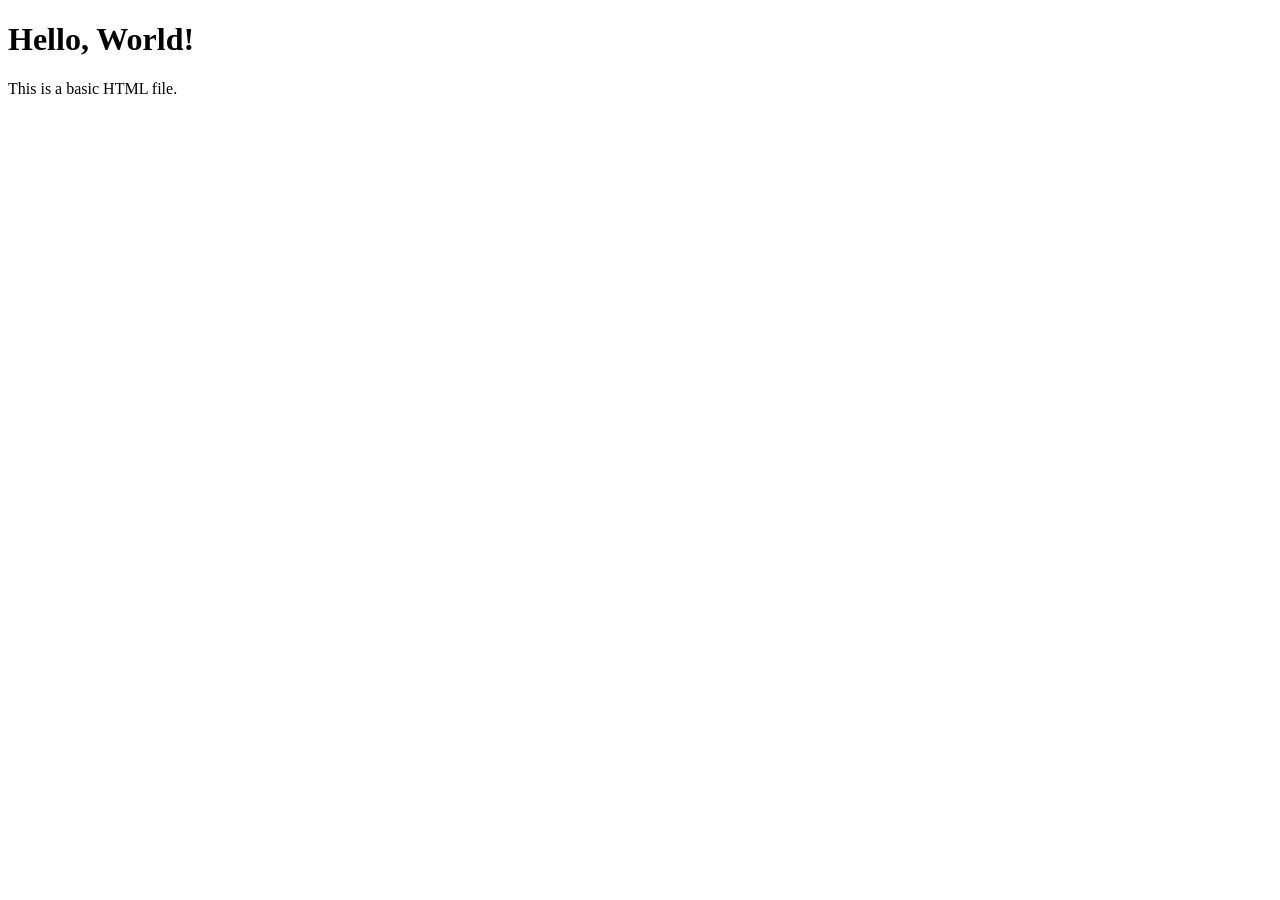
==== liamis.dev/index.html @ 488e4cbb "making up to date to appease git" ====
<!DOCTYPE html>
<html lang="en">
<head>
    <meta charset="UTF-8">
    <meta name="viewport" content="width=device-width, initial-scale=1.0">
    <title>My First Web Page</title>
</head>
<body>

    <h1>Hello, World!</h1>
    <p>This is a basic HTML file.</p>

</body>
</html>
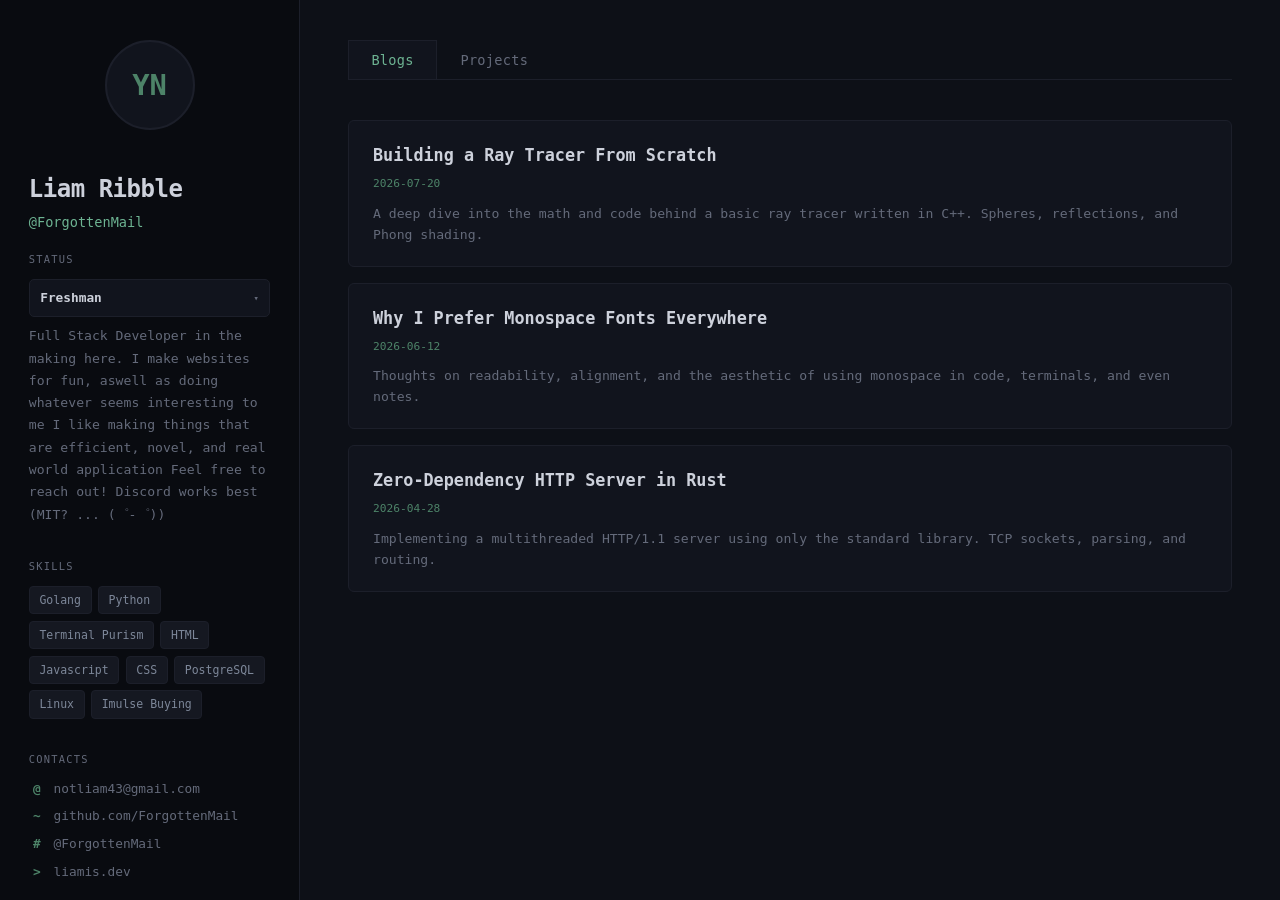
==== commit ac31fff2: "I made it pretty and personalized it a bit" ====
--- a/liamis.dev/index.html
+++ b/liamis.dev/index.html
@@ -3,13 +3,104 @@
 <head>
     <meta charset="UTF-8">
     <meta name="viewport" content="width=device-width, initial-scale=1.0">
-    <title>My First Web Page</title>
+    <title>liam / liamis</title>
+    <link rel="stylesheet" href="css/style.css">
 </head>
 <body>
 
-    <h1>Hello, World!</h1>
-    <p>This is a basic HTML file.</p>
+    <!-- ── Sidebar ── -->
+    <aside class="sidebar">
+
+        <!-- Profile Picture -->
+        <div class="avatar-wrap">
+            <div class="avatar">
+                <span>YN</span>
+            </div>
+        </div>
+
+        <div class="sidebar-section">
+            <div class="name">Liam Ribble</div>
+            <div class="handle">@ForgottenMail</div>
+        
+            <div class="sidebar-section">
+                <span class="sidebar-label">Status</span>
+                <div class="status-dropdown">
+                    <div class="status-dropdown-header">
+                        <span class="status-dropdown-title">Freshman</span>
+                        <span class="status-dropdown-chevron">&#9662;</span>
+                    </div>
+                    <div class="status-dropdown-body">
+                        <div class="status-line">"<REDACTED>" Highschool</div>
+                        <div class="status-line status-year">2026-2030</div>
+                    </div>
+                </div>
+            </div>
+
+            <p class="bio">
+                Full Stack Developer in the making here. 
+                I make websites for fun, aswell as doing whatever seems interesting to me
+                I like making things that are efficient, novel, and real world application
+                Feel free to reach out! Discord works best (MIT? ... (゜-゜))
+            </p>
+        </div>
+
+        <!-- Education / Status -->
+
+        <div class="sidebar-section">
+            <span class="sidebar-label">Skills</span>
+            <div class="skill-tags">
+                <span class="skill-tag">Golang</span>
+                <span class="skill-tag">Python</span>
+                <span class="skill-tag">Terminal Purism</span>
+                <span class="skill-tag">HTML</span>
+                <span class="skill-tag">Javascript</span>
+                <span class="skill-tag">CSS</span>
+                <span class="skill-tag">PostgreSQL</span>
+                <span class="skill-tag">Linux</span>
+                <span class="skill-tag">Imulse Buying</span>
+            </div>
+        </div>
+
+        <div class="sidebar-section">
+            <span class="sidebar-label">Contacts</span>
+            <div class="contact-list">
+                <a href="mailto:notliam43@gmail.com" class="contact-item">
+                    <span class="contact-icon">@</span> notliam43@gmail.com
+                </a>
+                <a href="https://github.com/ForgottenMail" class="contact-item">
+                    <span class="contact-icon">~</span> github.com/ForgottenMail
+                </a>
+                <a href="https://discord.com/users/989271986901508126" class="contact-item">
+                    <span class="contact-icon">#</span> @ForgottenMail
+                </a>
+                <a href="https://liamis.dev" class="contact-item">
+                    <span class="contact-icon">&gt;</span> liamis.dev
+                </a>
+            </div>
+        </div>
+    </aside>
+
+    <!-- ── Main Content ── -->
+    <main class="main">
+        <nav class="tabs">
+            <button class="tab active" data-tab="blogs">Blogs</button>
+            <button class="tab" data-tab="projects">Projects</button>
+        </nav>
+
+        <!-- Blogs Tab -->
+        <section class="tab-content active" id="blogs">
+            <div class="blog-grid"></div>
+        </section>
+
+        <!-- Projects Tab -->
+        <section class="tab-content" id="projects">
+            <div class="project-grid"></div>
+        </section>
+    </main>
+
+    <script src="blogs/data.js"></script>
+    <script src="projects/data.js"></script>
+    <script src="js/main.js"></script>
 
 </body>
 </html>
-
--- a/liamis.dev/css/style.css
+++ b/liamis.dev/css/style.css
@@ -0,0 +1,420 @@
+:root {
+    --bg: #0d1017;
+    --sidebar-bg: #090b10;
+    --card-bg: #11141d;
+    --border: #1c1f2a;
+    --text: #b4b9c6;
+    --text-muted: #646a7a;
+    --accent: #6db392;
+    --accent-dim: #4d8368;
+    --tag-bg: #151821;
+    --tag-text: #7d8799;
+    --hover-bg: #151823;
+    --green-hover: #8dd4ac;
+    --heading: #cdd1db;
+}
+
+* {
+    margin: 0;
+    padding: 0;
+    box-sizing: border-box;
+}
+
+body {
+    font-family: 'JetBrains Mono', 'Fira Code', 'Cascadia Code', 'SF Mono', 'Consolas', monospace;
+    background: var(--bg);
+    color: var(--text);
+    display: flex;
+    min-height: 100vh;
+    line-height: 1.6;
+}
+
+/* ── Sidebar ── */
+.sidebar {
+    width: 300px;
+    min-width: 300px;
+    background: var(--sidebar-bg);
+    border-right: 1px solid var(--border);
+    padding: 2.5rem 1.8rem;
+    display: flex;
+    flex-direction: column;
+    gap: 2rem;
+    position: fixed;
+    top: 0;
+    left: 0;
+    height: 100vh;
+    overflow-y: auto;
+    z-index: 10;
+}
+
+/* ── Avatar ── */
+.avatar-wrap {
+    display: flex;
+    justify-content: center;
+    margin-bottom: 0.5rem;
+}
+
+.avatar {
+    width: 90px;
+    height: 90px;
+    border-radius: 50%;
+    background: var(--card-bg);
+    border: 2px solid var(--border);
+    display: flex;
+    align-items: center;
+    justify-content: center;
+    font-size: 1.8rem;
+    font-weight: 700;
+    color: var(--accent-dim);
+    transition: border-color 0.2s ease, color 0.2s ease;
+    overflow: hidden;
+}
+
+.avatar:hover {
+    border-color: var(--accent);
+    color: var(--accent);
+}
+
+.avatar img {
+    width: 100%;
+    height: 100%;
+    object-fit: cover;
+}
+
+.sidebar-section {
+    display: flex;
+    flex-direction: column;
+    gap: 0.5rem;
+}
+
+.sidebar-label {
+    font-size: 0.65rem;
+    text-transform: uppercase;
+    letter-spacing: 0.12em;
+    color: var(--text-muted);
+    margin-bottom: 0.2rem;
+}
+
+.name {
+    font-size: 1.5rem;
+    font-weight: 700;
+    color: var(--heading);
+    letter-spacing: -0.02em;
+}
+
+.handle {
+    font-size: 0.85rem;
+    color: var(--accent);
+    margin-top: -0.3rem;
+    margin-bottom: 0.6rem;
+}
+
+.bio {
+    font-size: 0.82rem;
+    color: var(--text-muted);
+    line-height: 1.7;
+}
+
+.skill-tags {
+    display: flex;
+    flex-wrap: wrap;
+    gap: 0.4rem;
+}
+
+.skill-tag {
+    background: var(--tag-bg);
+    color: var(--tag-text);
+    padding: 0.25rem 0.6rem;
+    border-radius: 4px;
+    font-size: 0.72rem;
+    border: 1px solid var(--border);
+    transition: all 0.15s ease;
+}
+
+.skill-tag:hover {
+    border-color: var(--accent);
+    color: var(--green-hover);
+}
+
+.contact-list {
+    display: flex;
+    flex-direction: column;
+    gap: 0.45rem;
+}
+
+.contact-item {
+    display: flex;
+    align-items: center;
+    gap: 0.55rem;
+    font-size: 0.8rem;
+    color: var(--text-muted);
+    text-decoration: none;
+    transition: color 0.15s ease;
+}
+
+.contact-item:hover {
+    color: var(--green-hover);
+}
+
+.contact-icon {
+    width: 16px;
+    text-align: center;
+    color: var(--accent-dim);
+    font-size: 0.8rem;
+    font-weight: bold;
+}
+
+/* ── Status Dropdown ── */
+.status-dropdown {
+    border: 1px solid var(--border);
+    border-radius: 5px;
+    background: var(--card-bg);
+    overflow: hidden;
+    cursor: pointer;
+    transition: border-color 0.15s ease;
+}
+
+.status-dropdown:hover {
+    border-color: var(--accent-dim);
+}
+
+.status-dropdown-header {
+    display: flex;
+    justify-content: space-between;
+    align-items: center;
+    padding: 0.5rem 0.65rem;
+    border-bottom: 1px solid var(--border);
+}
+
+.status-dropdown-title {
+    font-size: 0.8rem;
+    color: var(--heading);
+    font-weight: 600;
+}
+
+.status-dropdown-chevron {
+    font-size: 0.55rem;
+    color: var(--text-muted);
+    transition: transform 0.2s ease;
+}
+
+.status-dropdown.open .status-dropdown-chevron {
+    transform: rotate(180deg);
+}
+
+.status-dropdown-body {
+    padding: 0.45rem 0.65rem;
+    display: none;
+    flex-direction: column;
+    gap: 0.15rem;
+}
+
+.status-dropdown.open .status-dropdown-body {
+    display: flex;
+}
+
+.status-dropdown.open .status-dropdown-header {
+    border-bottom: 1px solid var(--border);
+}
+
+.status-dropdown:not(.open) .status-dropdown-header {
+    border-bottom: none;
+}
+
+.status-line {
+    font-size: 0.72rem;
+    color: var(--text-muted);
+}
+
+.status-year {
+    color: var(--accent-dim);
+    font-size: 0.68rem;
+}
+
+/* ── Main Area ── */
+.main {
+    margin-left: 300px;
+    flex: 1;
+    padding: 2.5rem 3rem;
+    min-height: 100vh;
+}
+
+.tabs {
+    display: flex;
+    gap: 0;
+    margin-bottom: 2.5rem;
+    border-bottom: 1px solid var(--border);
+}
+
+.tab {
+    padding: 0.7rem 1.4rem;
+    font-size: 0.85rem;
+    color: var(--text-muted);
+    cursor: pointer;
+    border: 1px solid transparent;
+    border-bottom: none;
+    transition: all 0.15s ease;
+    background: none;
+    font-family: inherit;
+    letter-spacing: 0.02em;
+}
+
+.tab:hover {
+    color: var(--green-hover);
+}
+
+.tab.active {
+    color: var(--accent);
+    border-color: var(--border);
+    background: var(--card-bg);
+}
+
+.tab-content {
+    display: none;
+}
+
+.tab-content.active {
+    display: block;
+}
+
+/* ── Blog Cards ── */
+.blog-grid {
+    display: flex;
+    flex-direction: column;
+    gap: 1rem;
+}
+
+.blog-card {
+    background: var(--card-bg);
+    border: 1px solid var(--border);
+    border-radius: 6px;
+    padding: 1.3rem 1.5rem;
+    transition: border-color 0.15s ease, background 0.15s ease;
+    cursor: default;
+}
+
+.blog-card:hover {
+    border-color: var(--accent-dim);
+    background: var(--hover-bg);
+}
+
+.blog-title {
+    font-size: 1.05rem;
+    color: var(--heading);
+    margin-bottom: 0.4rem;
+    font-weight: 600;
+}
+
+.blog-date {
+    font-size: 0.7rem;
+    color: var(--accent-dim);
+    margin-bottom: 0.6rem;
+}
+
+.blog-desc {
+    font-size: 0.82rem;
+    color: var(--text-muted);
+    line-height: 1.6;
+}
+
+/* ── Project Cards ── */
+.project-grid {
+    display: flex;
+    flex-direction: column;
+    gap: 1.2rem;
+}
+
+.project-card {
+    background: var(--card-bg);
+    border: 1px solid var(--border);
+    border-radius: 6px;
+    padding: 1.4rem 1.5rem;
+    transition: border-color 0.15s ease, background 0.15s ease;
+    cursor: default;
+}
+
+.project-card:hover {
+    border-color: var(--accent-dim);
+    background: var(--hover-bg);
+}
+
+.project-title {
+    font-size: 1.05rem;
+    color: var(--heading);
+    margin-bottom: 0.4rem;
+    font-weight: 600;
+}
+
+.project-desc {
+    font-size: 0.82rem;
+    color: var(--text-muted);
+    margin-bottom: 0.8rem;
+    line-height: 1.6;
+}
+
+.project-langs {
+    display: flex;
+    flex-wrap: wrap;
+    gap: 0.4rem;
+}
+
+.lang-tag {
+    background: var(--tag-bg);
+    color: var(--tag-text);
+    padding: 0.2rem 0.5rem;
+    border-radius: 4px;
+    font-size: 0.7rem;
+    border: 1px solid var(--border);
+    transition: all 0.15s ease;
+}
+
+.lang-tag:hover {
+    border-color: var(--accent);
+    color: var(--green-hover);
+}
+
+/* ── Scrollbar ── */
+::-webkit-scrollbar {
+    width: 6px;
+}
+::-webkit-scrollbar-track {
+    background: var(--sidebar-bg);
+}
+::-webkit-scrollbar-thumb {
+    background: var(--border);
+    border-radius: 3px;
+}
+::-webkit-scrollbar-thumb:hover {
+    background: var(--accent-dim);
+}
+
+/* ── Responsive ── */
+@media (max-width: 768px) {
+    .sidebar {
+        width: 240px;
+        min-width: 240px;
+        padding: 1.8rem 1.2rem;
+    }
+    .main {
+        margin-left: 240px;
+        padding: 2rem 1.5rem;
+    }
+}
+
+@media (max-width: 600px) {
+    body {
+        flex-direction: column;
+    }
+    .sidebar {
+        position: relative;
+        width: 100%;
+        min-width: 100%;
+        height: auto;
+        border-right: none;
+        border-bottom: 1px solid var(--border);
+    }
+    .main {
+        margin-left: 0;
+        padding: 1.5rem;
+    }
+}
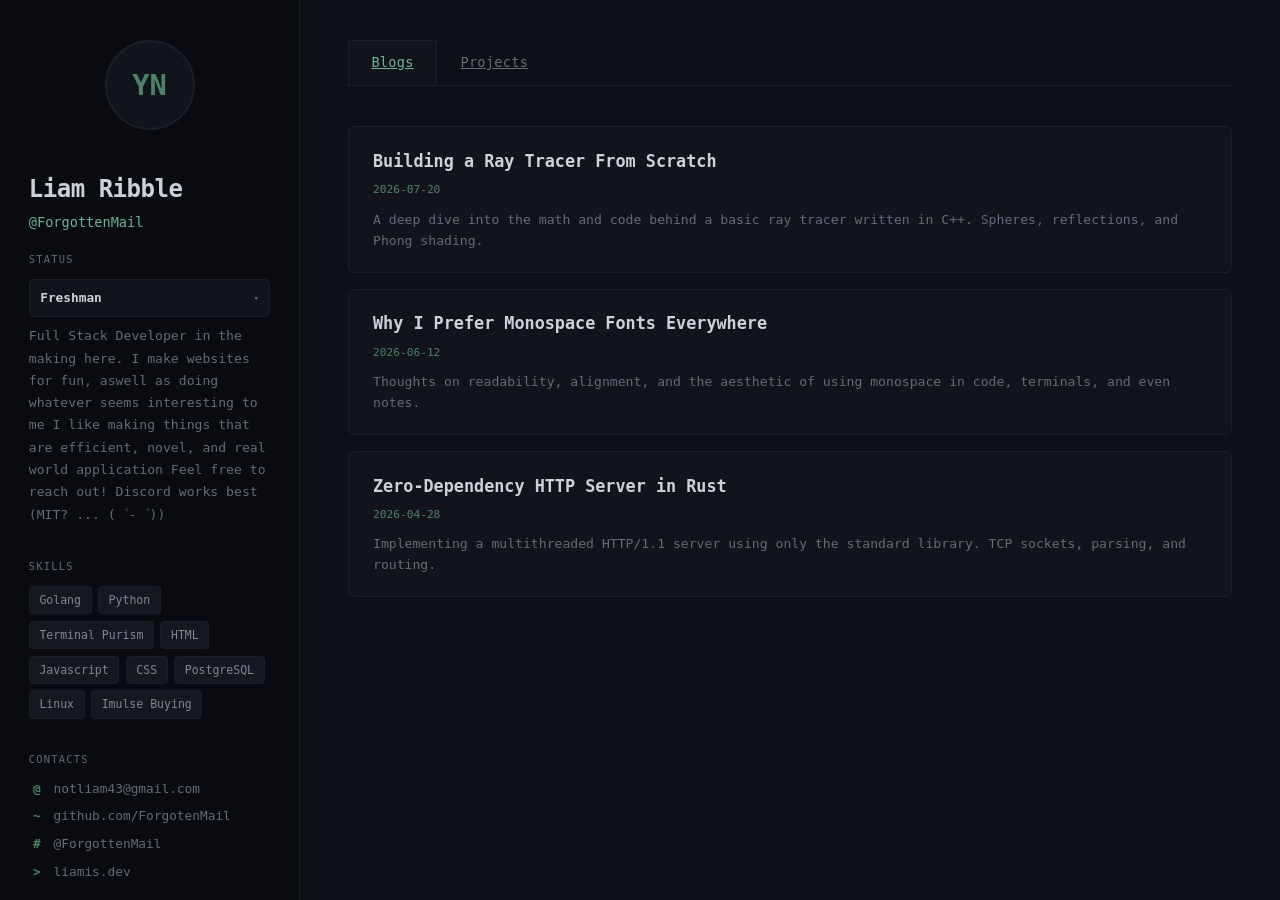
==== commit 1bf4fd3c: "Minor changes and fixes" ====
--- a/liamis.dev/index.html
+++ b/liamis.dev/index.html
@@ -68,7 +68,7 @@
                     <span class="contact-icon">@</span> notliam43@gmail.com
                 </a>
                 <a href="https://github.com/ForgottenMail" class="contact-item">
-                    <span class="contact-icon">~</span> github.com/ForgottenMail
+                    <span class="contact-icon">~</span> github.com/ForgotenMail
                 </a>
                 <a href="https://discord.com/users/989271986901508126" class="contact-item">
                     <span class="contact-icon">#</span> @ForgottenMail
@@ -83,23 +83,30 @@
     <!-- ── Main Content ── -->
     <main class="main">
         <nav class="tabs">
-            <button class="tab active" data-tab="blogs">Blogs</button>
-            <button class="tab" data-tab="projects">Projects</button>
+            <a href="./" class="tab active">Blogs</a>
+            <a href="projects/" class="tab">Projects</a>
         </nav>
+        <div class="blog-grid">
+            <a href="blogs/ray-tracer.html" class="blog-card blog-card-link">
+                <div class="blog-title">Building a Ray Tracer From Scratch</div>
+                <div class="blog-date">2026-07-20</div>
+                <p class="blog-desc">A deep dive into the math and code behind a basic ray tracer written in C++. Spheres, reflections, and Phong shading.</p>
+            </a>
 
-        <!-- Blogs Tab -->
-        <section class="tab-content active" id="blogs">
-            <div class="blog-grid"></div>
-        </section>
+            <a href="blogs/monospace-fonts.html" class="blog-card blog-card-link">
+                <div class="blog-title">Why I Prefer Monospace Fonts Everywhere</div>
+                <div class="blog-date">2026-06-12</div>
+                <p class="blog-desc">Thoughts on readability, alignment, and the aesthetic of using monospace in code, terminals, and even notes.</p>
+            </a>
 
-        <!-- Projects Tab -->
-        <section class="tab-content" id="projects">
-            <div class="project-grid"></div>
-        </section>
+            <a href="blogs/http-server-rust.html" class="blog-card blog-card-link">
+                <div class="blog-title">Zero-Dependency HTTP Server in Rust</div>
+                <div class="blog-date">2026-04-28</div>
+                <p class="blog-desc">Implementing a multithreaded HTTP/1.1 server using only the standard library. TCP sockets, parsing, and routing.</p>
+            </a>
+        </div>
     </main>
 
-    <script src="blogs/data.js"></script>
-    <script src="projects/data.js"></script>
     <script src="js/main.js"></script>
 
 </body>
--- a/liamis.dev/css/style.css
+++ b/liamis.dev/css/style.css
@@ -277,6 +277,34 @@
     display: block;
 }
 
+/* ── Home Content ── */
+.home-content {
+    max-width: 600px;
+}
+
+.home-title {
+    font-size: 1.8rem;
+    color: var(--heading);
+    font-weight: 700;
+    margin-bottom: 1rem;
+}
+
+.home-subtitle {
+    font-size: 0.92rem;
+    color: var(--text-muted);
+    line-height: 1.8;
+}
+
+.home-subtitle a {
+    color: var(--accent);
+    text-decoration: none;
+    transition: color 0.15s ease;
+}
+
+.home-subtitle a:hover {
+    color: var(--green-hover);
+}
+
 /* ── Blog Cards ── */
 .blog-grid {
     display: flex;
@@ -298,11 +326,23 @@
     background: var(--hover-bg);
 }
 
+.blog-card-link {
+    text-decoration: none;
+    color: inherit;
+    display: block;
+    cursor: pointer;
+}
+
+.blog-card-link:hover .blog-title {
+    color: var(--accent);
+}
+
 .blog-title {
     font-size: 1.05rem;
     color: var(--heading);
     margin-bottom: 0.4rem;
     font-weight: 600;
+    transition: color 0.15s ease;
 }
 
 .blog-date {
@@ -315,6 +355,91 @@
     font-size: 0.82rem;
     color: var(--text-muted);
     line-height: 1.6;
+}
+
+/* ── Blog Article ── */
+.back-link {
+    display: inline-block;
+    font-size: 0.82rem;
+    color: var(--accent-dim);
+    text-decoration: none;
+    margin-bottom: 1.5rem;
+    transition: color 0.15s ease;
+}
+
+.back-link:hover {
+    color: var(--accent);
+}
+
+.blog-article {
+    max-width: 720px;
+}
+
+.blog-article-title {
+    font-size: 1.6rem;
+    color: var(--heading);
+    font-weight: 700;
+    margin-bottom: 0.5rem;
+    line-height: 1.3;
+}
+
+.blog-article-date {
+    font-size: 0.75rem;
+    color: var(--accent-dim);
+    margin-bottom: 1.8rem;
+}
+
+.blog-article h2 {
+    font-size: 1.15rem;
+    color: var(--heading);
+    margin: 2rem 0 0.6rem;
+    font-weight: 600;
+}
+
+.blog-article p {
+    font-size: 0.9rem;
+    color: var(--text);
+    line-height: 1.8;
+    margin-bottom: 1.1rem;
+}
+
+.blog-article a {
+    color: var(--accent);
+    text-decoration: none;
+}
+
+.blog-article strong {
+    color: var(--heading);
+}
+
+.blog-article em {
+    color: var(--green-hover);
+}
+
+.blog-article code {
+    background: var(--tag-bg);
+    color: var(--accent);
+    padding: 0.15rem 0.4rem;
+    border-radius: 3px;
+    font-size: 0.82rem;
+    font-family: inherit;
+}
+
+.blog-article pre {
+    background: var(--sidebar-bg);
+    border: 1px solid var(--border);
+    border-radius: 6px;
+    padding: 1.2rem 1.4rem;
+    overflow-x: auto;
+    margin: 1.2rem 0;
+}
+
+.blog-article pre code {
+    background: none;
+    color: var(--text);
+    padding: 0;
+    font-size: 0.8rem;
+    line-height: 1.7;
 }
 
 /* ── Project Cards ── */
@@ -356,6 +481,18 @@
     display: flex;
     flex-wrap: wrap;
     gap: 0.4rem;
+    margin-bottom: 0.6rem;
+}
+
+.project-link {
+    font-size: 0.72rem;
+    color: var(--accent-dim);
+    text-decoration: none;
+    transition: color 0.15s ease;
+}
+
+.project-link:hover {
+    color: var(--accent);
 }
 
 .lang-tag {
@@ -371,6 +508,27 @@
 .lang-tag:hover {
     border-color: var(--accent);
     color: var(--green-hover);
+}
+
+/* ── Test Banner & Placeholder ── */
+.test-blogs-banner {
+    font-size: 0.8rem;
+    text-transform: uppercase;
+    letter-spacing: 0.15em;
+    color: #e06c75;
+    margin-bottom: 1.5rem;
+    padding: 0.5rem 0;
+    border-bottom: 1px dashed #e06c7540;
+}
+
+.test-blog-placeholder {
+    text-align: center;
+    padding: 3rem 1rem;
+}
+
+.test-blog-placeholder p {
+    font-size: 1.1rem;
+    color: var(--text-muted);
 }
 
 /* ── Scrollbar ── */
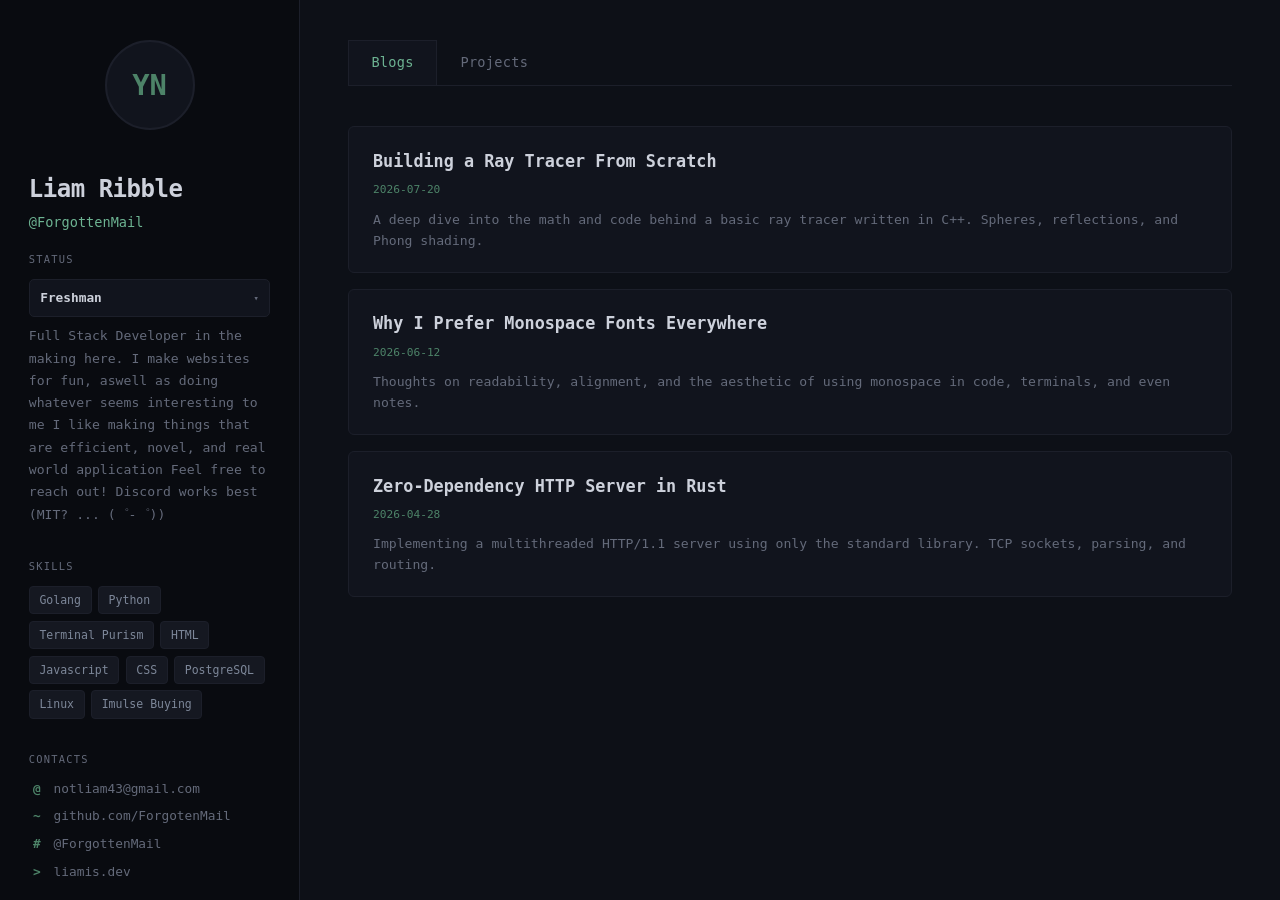
==== commit 16ee5a16: "Changed the profile thing" ====
--- a/liamis.dev/index.html
+++ b/liamis.dev/index.html
@@ -1,5 +1,11 @@
 <!DOCTYPE html>
 <html lang="en">
+  <style>
+  a {
+    text-decoration: none; /* Removes the underline */
+    color: #333333;        /* Forces the link to be charcoal/black instead of blue */
+  }
+</style>
 <head>
     <meta charset="UTF-8">
     <meta name="viewport" content="width=device-width, initial-scale=1.0">
--- a/liamis.dev/css/style.css
+++ b/liamis.dev/css/style.css
@@ -18,6 +18,10 @@
     margin: 0;
     padding: 0;
     box-sizing: border-box;
+}
+
+a {
+    text-decoration: none;
 }
 
 body {
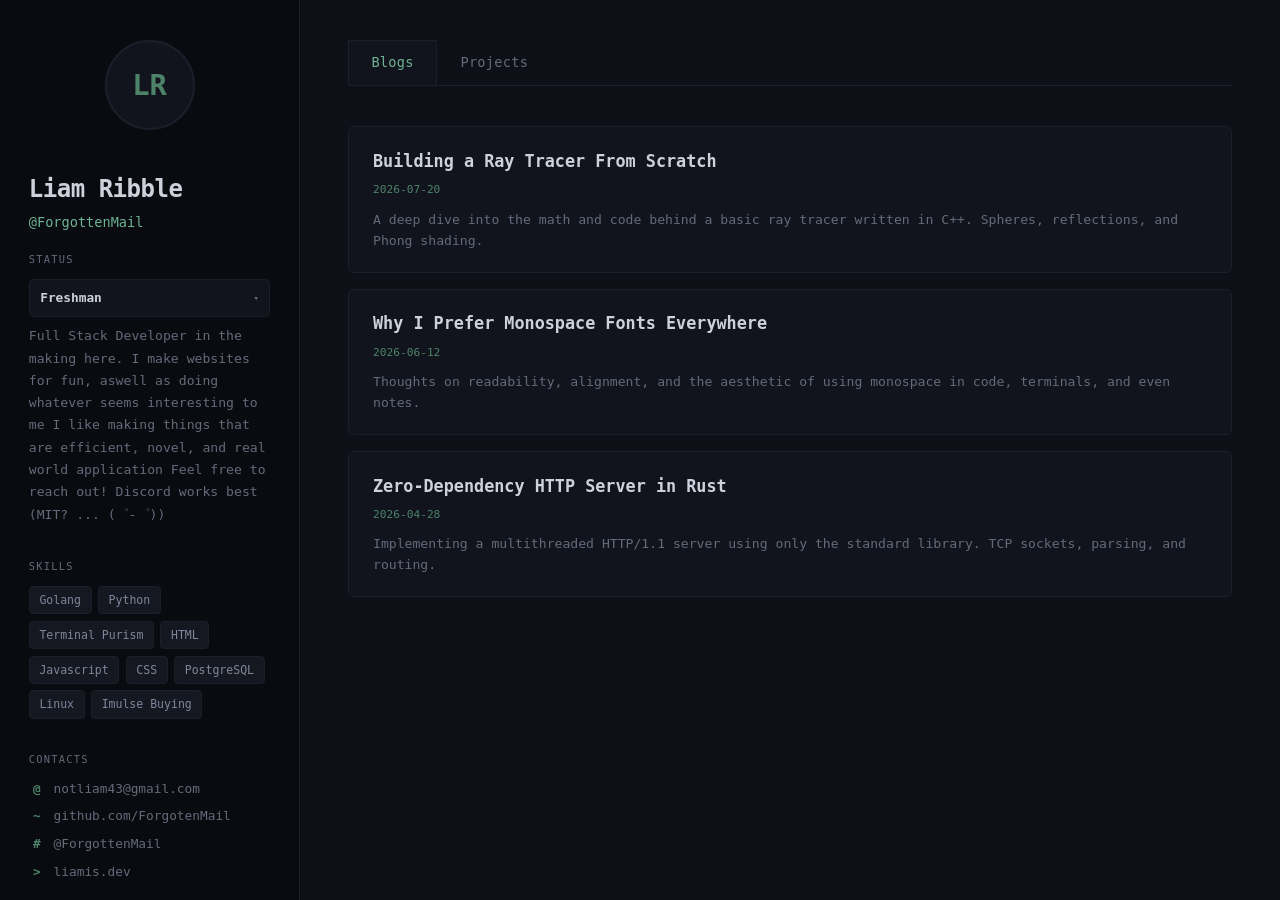
==== commit 18c63c43: "Fixed the hyperlinks... again and made it better ig" ====
--- a/liamis.dev/index.html
+++ b/liamis.dev/index.html
@@ -1,16 +1,20 @@
 <!DOCTYPE html>
 <html lang="en">
-  <style>
+<head>
+    <style>
   a {
     text-decoration: none; /* Removes the underline */
-    color: #333333;        /* Forces the link to be charcoal/black instead of blue */
   }
 </style>
-<head>
     <meta charset="UTF-8">
     <meta name="viewport" content="width=device-width, initial-scale=1.0">
     <title>liam / liamis</title>
     <link rel="stylesheet" href="css/style.css">
+    <style>
+        a {
+            text-decoration: none;
+        }
+    </style>
 </head>
 <body>
 
@@ -20,7 +24,7 @@
         <!-- Profile Picture -->
         <div class="avatar-wrap">
             <div class="avatar">
-                <span>YN</span>
+                <span>LR</span>
             </div>
         </div>
 
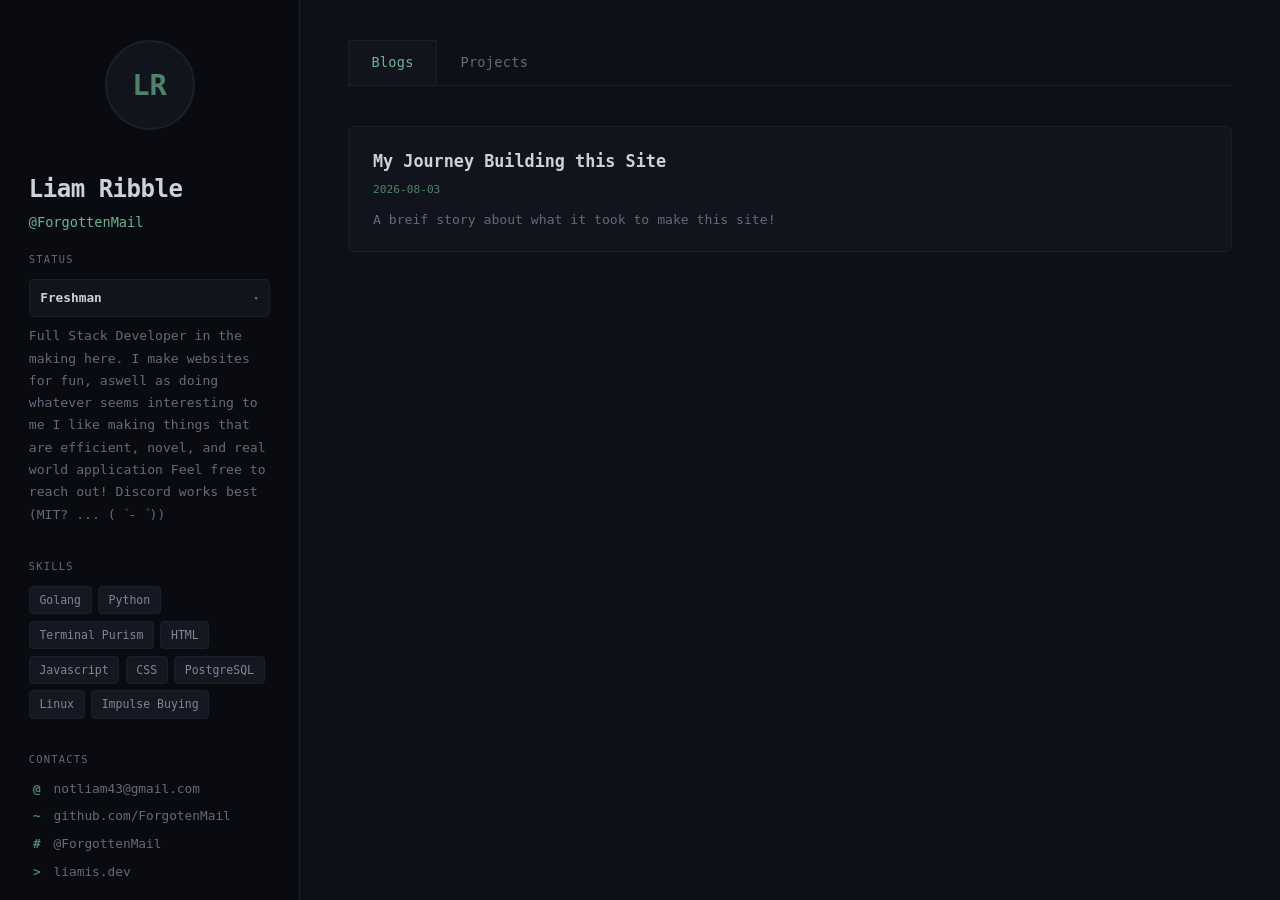
==== commit 449ecd32: "Changed the profile thing" ====
--- a/liamis.dev/index.html
+++ b/liamis.dev/index.html
@@ -1,11 +1,6 @@
 <!DOCTYPE html>
 <html lang="en">
 <head>
-    <style>
-  a {
-    text-decoration: none; /* Removes the underline */
-  }
-</style>
     <meta charset="UTF-8">
     <meta name="viewport" content="width=device-width, initial-scale=1.0">
     <title>liam / liamis</title>
@@ -67,7 +62,7 @@
                 <span class="skill-tag">CSS</span>
                 <span class="skill-tag">PostgreSQL</span>
                 <span class="skill-tag">Linux</span>
-                <span class="skill-tag">Imulse Buying</span>
+                <span class="skill-tag">Impulse Buying</span>
             </div>
         </div>
 
@@ -97,23 +92,12 @@
             <a href="projects/" class="tab">Projects</a>
         </nav>
         <div class="blog-grid">
-            <a href="blogs/ray-tracer.html" class="blog-card blog-card-link">
-                <div class="blog-title">Building a Ray Tracer From Scratch</div>
-                <div class="blog-date">2026-07-20</div>
-                <p class="blog-desc">A deep dive into the math and code behind a basic ray tracer written in C++. Spheres, reflections, and Phong shading.</p>
+            <a href="blogs/building-the-site.html" class="blog-card blog-card-link">
+                <div class="blog-title">My Journey Building this Site</div>
+                <div class="blog-date">2026-08-03</div>
+                <p class="blog-desc">A breif story about what it took to make this site!</p>
             </a>
 
-            <a href="blogs/monospace-fonts.html" class="blog-card blog-card-link">
-                <div class="blog-title">Why I Prefer Monospace Fonts Everywhere</div>
-                <div class="blog-date">2026-06-12</div>
-                <p class="blog-desc">Thoughts on readability, alignment, and the aesthetic of using monospace in code, terminals, and even notes.</p>
-            </a>
-
-            <a href="blogs/http-server-rust.html" class="blog-card blog-card-link">
-                <div class="blog-title">Zero-Dependency HTTP Server in Rust</div>
-                <div class="blog-date">2026-04-28</div>
-                <p class="blog-desc">Implementing a multithreaded HTTP/1.1 server using only the standard library. TCP sockets, parsing, and routing.</p>
-            </a>
         </div>
     </main>
 
--- a/liamis.dev/css/style.css
+++ b/liamis.dev/css/style.css
@@ -22,6 +22,7 @@
 
 a {
     text-decoration: none;
+    color: var(--accent);
 }
 
 body {
@@ -365,14 +366,14 @@
 .back-link {
     display: inline-block;
     font-size: 0.82rem;
-    color: var(--accent-dim);
+    color: var(--accent);
     text-decoration: none;
     margin-bottom: 1.5rem;
     transition: color 0.15s ease;
 }
 
 .back-link:hover {
-    color: var(--accent);
+    color: var(--green-hover);
 }
 
 .blog-article {
@@ -490,13 +491,13 @@
 
 .project-link {
     font-size: 0.72rem;
-    color: var(--accent-dim);
+    color: var(--accent);
     text-decoration: none;
     transition: color 0.15s ease;
 }
 
 .project-link:hover {
-    color: var(--accent);
+    color: var(--green-hover);
 }
 
 .lang-tag {
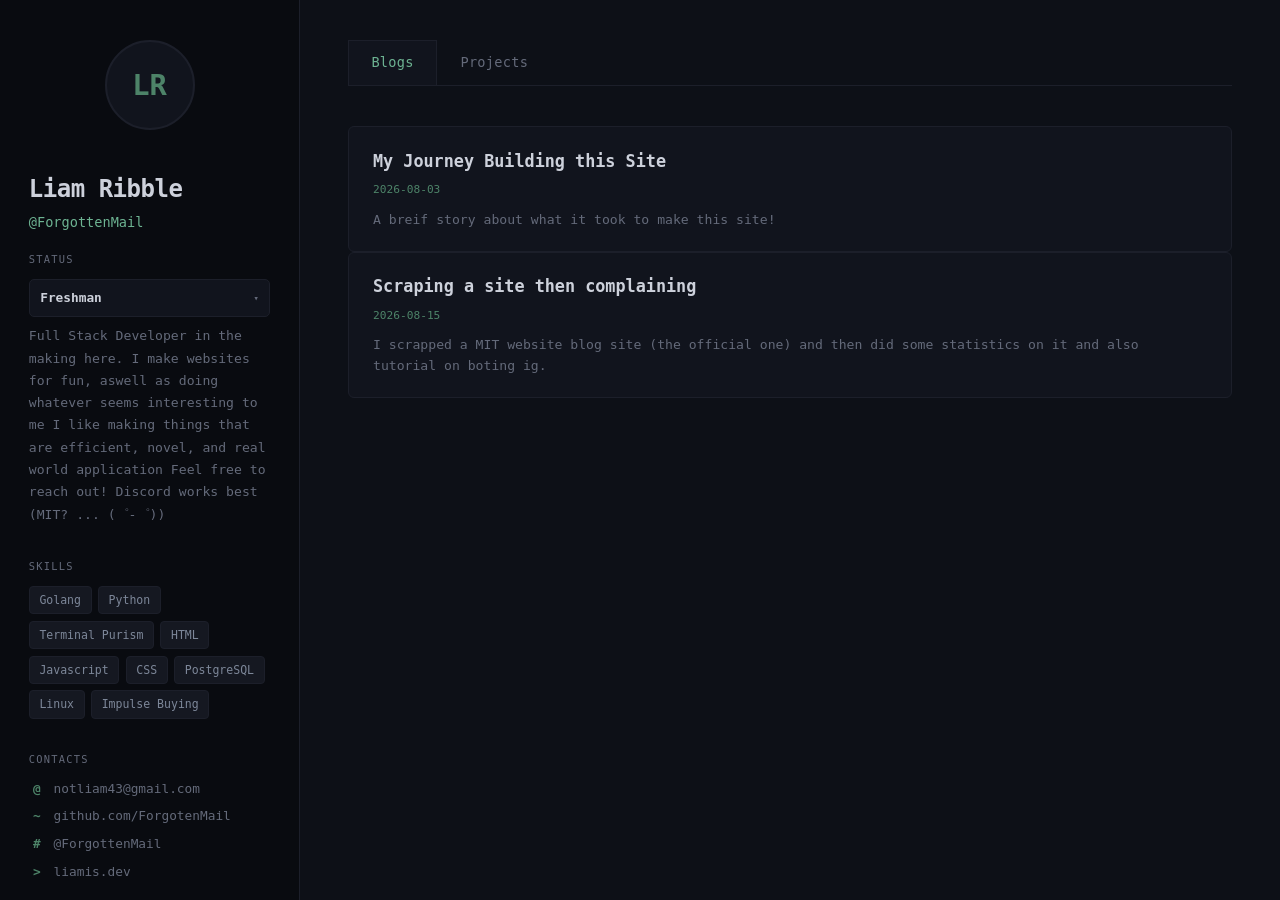
==== commit 6fb699c3: "I added a new blog post and project!" ====
--- a/liamis.dev/index.html
+++ b/liamis.dev/index.html
@@ -92,10 +92,19 @@
             <a href="projects/" class="tab">Projects</a>
         </nav>
         <div class="blog-grid">
-            <a href="blogs/building-the-site.html" class="blog-card blog-card-link">
+            <a href="blogs/building-the-site/building-the-site.html" class="blog-card blog-card-link">
                 <div class="blog-title">My Journey Building this Site</div>
                 <div class="blog-date">2026-08-03</div>
                 <p class="blog-desc">A breif story about what it took to make this site!</p>
+            </a>
+
+        </div>
+      
+        <div class="blog-grid">
+            <a href="blogs/MitWebscraper/MitWebscraper.html" class="blog-card blog-card-link">
+                <div class="blog-title">Scraping a site then complaining</div>
+                <div class="blog-date">2026-08-15</div>
+                <p class="blog-desc">I scrapped a MIT website blog site (the official one) and then did some statistics on it and also tutorial on boting ig.</p>
             </a>
 
         </div>
